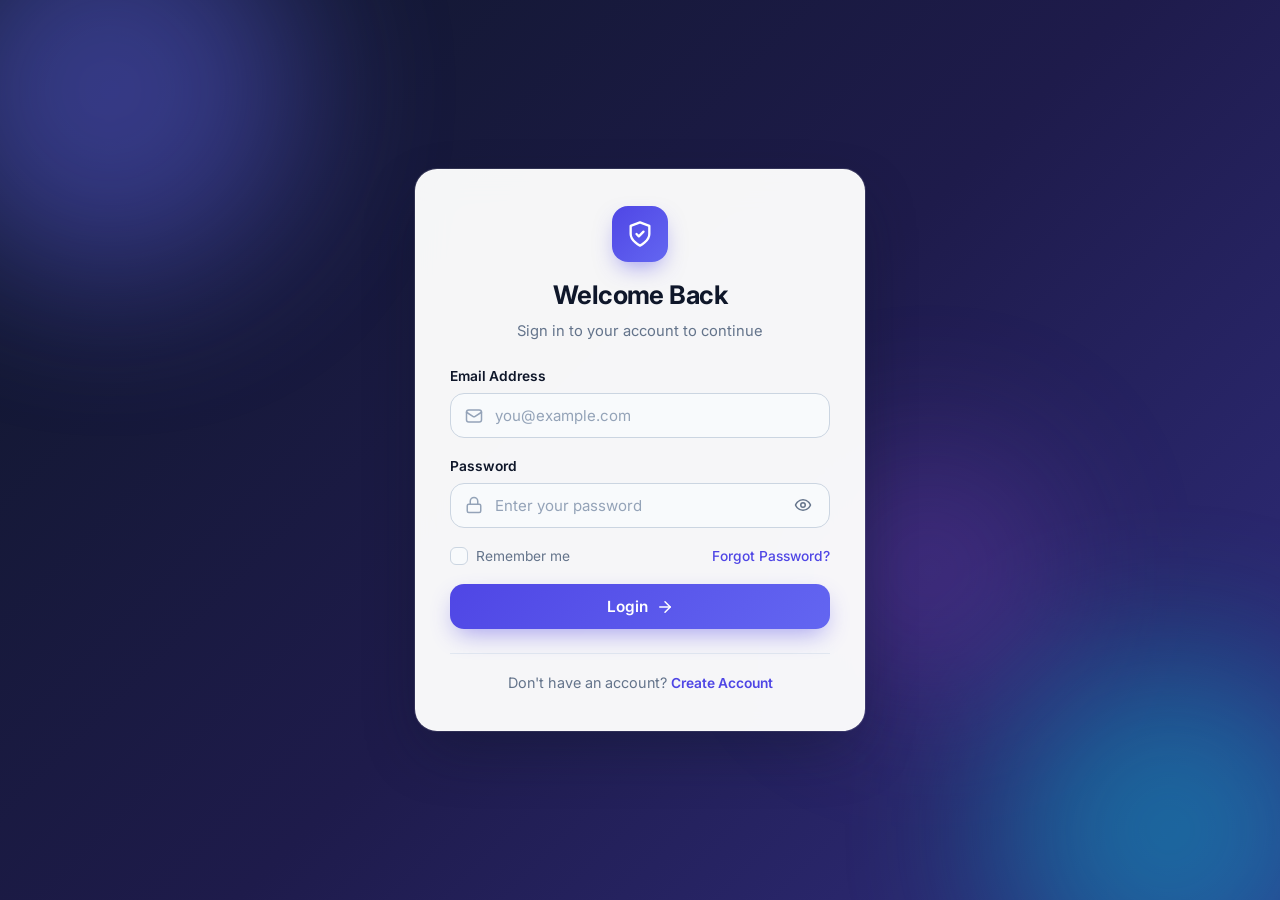
==== index.html @ c850ffc4 "Initial commit" ====
<!DOCTYPE html>
<html lang="en">
<head>
  <meta charset="UTF-8" />
  <meta name="viewport" content="width=device-width, initial-scale=1.0" />
  <title>Login | Modern Auth</title>
  <!-- Google Fonts for clean, modern typography -->
  <link rel="preconnect" href="https://fonts.googleapis.com" />
  <link rel="preconnect" href="https://fonts.gstatic.com" crossorigin />
  <link
    href="https://fonts.googleapis.com/css2?family=Inter:wght@400;500;600;700&display=swap"
    rel="stylesheet"
  />
  <link rel="stylesheet" href="style.css" />
  <script src="script.js" defer></script>
</head>
<body>
  <!-- Decorative animated background orbs -->
  <div class="bg-decoration" aria-hidden="true">
    <span class="bg-orb orb-1"></span>
    <span class="bg-orb orb-2"></span>
    <span class="bg-orb orb-3"></span>
  </div>

  <main class="auth-container">
    <section class="auth-card" aria-labelledby="login-title">
      <!-- Card Header / Brand Icon -->
      <header class="auth-header">
        <div class="brand-badge" aria-hidden="true">
          <!-- Shield Lock Icon -->
          <svg viewBox="0 0 24 24" fill="none" stroke="currentColor" stroke-width="2" stroke-linecap="round" stroke-linejoin="round">
            <path d="M12 22s8-4 8-10V5l-8-3-8 3v7c0 6 8 10 8 10z" />
            <path d="M9 12l2 2 4-4" />
          </svg>
        </div>
        <h1 id="login-title">Welcome Back</h1>
        <p class="subtitle">Sign in to your account to continue</p>
      </header>

      <!-- Global Form Alert (Success / Error messages) -->
      <div id="formAlert" class="alert hidden" role="alert" aria-live="polite"></div>

      <!-- Login Form -->
      <form id="loginForm" class="auth-form" novalidate>
        <!-- Email Field -->
        <div class="form-group">
          <label for="loginEmail">Email Address</label>
          <div class="input-wrapper">
            <span class="input-icon" aria-hidden="true">
              <svg viewBox="0 0 24 24" fill="none" stroke="currentColor" stroke-width="2" stroke-linecap="round" stroke-linejoin="round">
                <rect x="2" y="4" width="20" height="16" rx="3" />
                <path d="m22 7-8.97 5.7a1.94 1.94 0 0 1-2.06 0L2 7" />
              </svg>
            </span>
            <input
              type="email"
              id="loginEmail"
              name="email"
              placeholder="you@example.com"
              autocomplete="email"
              required
            />
          </div>
          <span class="error-message" id="loginEmailError"></span>
        </div>

        <!-- Password Field -->
        <div class="form-group">
          <label for="loginPassword">Password</label>
          <div class="input-wrapper">
            <span class="input-icon" aria-hidden="true">
              <svg viewBox="0 0 24 24" fill="none" stroke="currentColor" stroke-width="2" stroke-linecap="round" stroke-linejoin="round">
                <rect x="3" y="11" width="18" height="11" rx="2" ry="2" />
                <path d="M7 11V7a5 5 0 0 1 10 0v4" />
              </svg>
            </span>
            <input
              type="password"
              id="loginPassword"
              name="password"
              placeholder="Enter your password"
              autocomplete="current-password"
              required
            />
            <!-- Show/Hide Password Toggle Button -->
            <button
              type="button"
              class="toggle-password"
              data-target="loginPassword"
              aria-label="Show password"
              aria-pressed="false"
            >
              <svg class="icon-eye" viewBox="0 0 24 24" fill="none" stroke="currentColor" stroke-width="2" stroke-linecap="round" stroke-linejoin="round">
                <path d="M2 12s3-7 10-7 10 7 10 7-3 7-10 7-10-7-10-7Z" />
                <circle cx="12" cy="12" r="3" />
              </svg>
              <svg class="icon-eye-off hidden" viewBox="0 0 24 24" fill="none" stroke="currentColor" stroke-width="2" stroke-linecap="round" stroke-linejoin="round">
                <path d="M9.88 9.88a3 3 0 1 0 4.24 4.24" />
                <path d="M10.73 5.08A10.43 10.43 0 0 1 12 5c7 0 10 7 10 7a13.16 13.16 0 0 1-1.67 2.68" />
                <path d="M6.61 6.61A13.526 13.526 0 0 0 2 12s3 7 10 7a9.74 9.74 0 0 0 5.39-1.61" />
                <line x1="2" y1="2" x2="22" y2="22" />
              </svg>
            </button>
          </div>
          <span class="error-message" id="loginPasswordError"></span>
        </div>

        <!-- Remember Me & Forgot Password Row -->
        <div class="form-options">
          <label class="checkbox-label" for="rememberMe">
            <input type="checkbox" id="rememberMe" name="rememberMe" />
            <span class="custom-checkbox" aria-hidden="true"></span>
            <span>Remember me</span>
          </label>
          <button type="button" id="forgotPasswordBtn" class="text-link">
            Forgot Password?
          </button>
        </div>

        <!-- Submit Button -->
        <button type="submit" class="btn btn-primary">
          <span>Login</span>
          <svg viewBox="0 0 24 24" fill="none" stroke="currentColor" stroke-width="2" stroke-linecap="round" stroke-linejoin="round" aria-hidden="true">
            <path d="M5 12h14" />
            <path d="m12 5 7 7-7 7" />
          </svg>
        </button>
      </form>

      <!-- Link to Sign Up Page -->
      <footer class="auth-footer">
        <p>
          Don&apos;t have an account?
          <a href="signup.html" class="text-link font-semibold">Create Account</a>
        </p>
      </footer>
    </section>
  </main>

  <!-- Forgot Password Modal -->
  <div
    id="forgotModal"
    class="modal-backdrop hidden"
    role="dialog"
    aria-modal="true"
    aria-labelledby="forgotModalTitle"
  >
    <div class="modal-card">
      <button
        type="button"
        id="closeModalBtn"
        class="modal-close"
        aria-label="Close modal"
      >
        <svg viewBox="0 0 24 24" fill="none" stroke="currentColor" stroke-width="2" stroke-linecap="round" stroke-linejoin="round">
          <path d="M18 6 6 18" />
          <path d="m6 6 12 12" />
        </svg>
      </button>

      <div class="modal-header">
        <div class="brand-badge small" aria-hidden="true">
          <svg viewBox="0 0 24 24" fill="none" stroke="currentColor" stroke-width="2" stroke-linecap="round" stroke-linejoin="round">
            <path d="M21 2l-2 2m-7.61 7.61a5.5 5.5 0 1 1-7.778 7.778 5.5 5.5 0 0 1 7.777-7.777zm0 0L15.5 7.5m0 0l3 3L22 7l-3-3m-3.5 3.5L19 4" />
          </svg>
        </div>
        <h2 id="forgotModalTitle">Reset Password</h2>
        <p class="subtitle">
          Enter your registered email address and we&apos;ll send you a reset link.
        </p>
      </div>

      <div id="forgotAlert" class="alert hidden" role="alert" aria-live="polite"></div>

      <form id="forgotForm" class="auth-form" novalidate>
        <div class="form-group">
          <label for="forgotEmail">Email Address</label>
          <div class="input-wrapper">
            <span class="input-icon" aria-hidden="true">
              <svg viewBox="0 0 24 24" fill="none" stroke="currentColor" stroke-width="2" stroke-linecap="round" stroke-linejoin="round">
                <rect x="2" y="4" width="20" height="16" rx="3" />
                <path d="m22 7-8.97 5.7a1.94 1.94 0 0 1-2.06 0L2 7" />
              </svg>
            </span>
            <input
              type="email"
              id="forgotEmail"
              name="forgotEmail"
              placeholder="you@example.com"
              autocomplete="email"
              required
            />
          </div>
          <span class="error-message" id="forgotEmailError"></span>
        </div>

        <div class="modal-actions">
          <button type="button" id="cancelModalBtn" class="btn btn-secondary">
            Cancel
          </button>
          <button type="submit" class="btn btn-primary">
            <span>Send Reset Link</span>
          </button>
        </div>
      </form>
    </div>
  </div>
</body>
</html>
---- style.css ----
/* ==========================================================================
   CSS Variables & Color Palette
   Clean, professional Indigo + Slate palette with semantic status colors
   ========================================================================== */
:root {
  --primary: #4f46e5;
  --primary-hover: #4338ca;
  --primary-light: #eef2ff;
  --accent: #06b6d4;

  --bg-gradient-start: #0f172a;
  --bg-gradient-mid: #1e1b4b;
  --bg-gradient-end: #312e81;

  --surface: rgba(255, 255, 255, 0.96);
  --surface-border: rgba(255, 255, 255, 0.28);

  --text-main: #0f172a;
  --text-muted: #64748b;
  --text-light: #94a3b8;

  --input-bg: #f8fafc;
  --input-border: #cbd5e1;
  --input-focus: #4f46e5;

  --success: #10b981;
  --success-bg: #ecfdf5;
  --success-border: #a7f3d0;

  --warning: #f59e0b;
  --info: #3b82f6;

  --error: #ef4444;
  --error-bg: #fef2f2;
  --error-border: #fecaca;

  --radius-sm: 10px;
  --radius-md: 14px;
  --radius-lg: 22px;
  --radius-pill: 9999px;

  --shadow-card: 0 24px 60px -12px rgba(15, 23, 42, 0.45),
    0 0 0 1px rgba(255, 255, 255, 0.12);
  --shadow-btn: 0 10px 24px -6px rgba(79, 70, 229, 0.48);

  --transition: 0.25s cubic-bezier(0.4, 0, 0.2, 1);
}

/* ==========================================================================
   Base Reset & Typography
   ========================================================================== */
*,
*::before,
*::after {
  box-sizing: border-box;
  margin: 0;
  padding: 0;
}

body {
  font-family: 'Inter', -apple-system, BlinkMacSystemFont, 'Segoe UI', Roboto,
    sans-serif;
  color: var(--text-main);
  min-height: 100vh;
  background: linear-gradient(
    135deg,
    var(--bg-gradient-start) 0%,
    var(--bg-gradient-mid) 52%,
    var(--bg-gradient-end) 100%
  );
  display: flex;
  align-items: center;
  justify-content: center;
  padding: 24px 16px;
  position: relative;
  overflow-x: hidden;
  line-height: 1.5;
  -webkit-font-smoothing: antialiased;
}

.hidden {
  display: none !important;
}

/* ==========================================================================
   Decorative Background Orbs
   ========================================================================== */
.bg-decoration {
  position: fixed;
  inset: 0;
  overflow: hidden;
  pointer-events: none;
  z-index: 0;
}

.bg-orb {
  position: absolute;
  border-radius: 50%;
  filter: blur(80px);
  opacity: 0.45;
  animation: floatOrb 12s ease-in-out infinite alternate;
}

.orb-1 {
  width: 380px;
  height: 380px;
  background: #6366f1;
  top: -100px;
  left: -80px;
}

.orb-2 {
  width: 340px;
  height: 340px;
  background: #06b6d4;
  bottom: -100px;
  right: -60px;
  animation-delay: -4s;
}

.orb-3 {
  width: 240px;
  height: 240px;
  background: #a855f7;
  top: 50%;
  right: 18%;
  opacity: 0.25;
  animation-delay: -8s;
}

@keyframes floatOrb {
  0% {
    transform: translate(0, 0) scale(1);
  }
  100% {
    transform: translate(24px, -28px) scale(1.08);
  }
}

/* ==========================================================================
   Auth Container & Card
   ========================================================================== */
.auth-container {
  position: relative;
  z-index: 1;
  width: 100%;
  max-width: 450px;
}

.auth-card {
  background: var(--surface);
  backdrop-filter: blur(18px);
  -webkit-backdrop-filter: blur(18px);
  border: 1px solid var(--surface-border);
  border-radius: var(--radius-lg);
  box-shadow: var(--shadow-card);
  padding: 36px 34px;
  animation: cardSlideUp 0.55s cubic-bezier(0.16, 1, 0.3, 1) forwards;
}

@keyframes cardSlideUp {
  from {
    opacity: 0;
    transform: translateY(22px) scale(0.98);
  }
  to {
    opacity: 1;
    transform: translateY(0) scale(1);
  }
}

/* Header & Brand Badge */
.auth-header {
  text-align: center;
  margin-bottom: 24px;
}

.brand-badge {
  width: 56px;
  height: 56px;
  margin: 0 auto 14px;
  border-radius: 16px;
  background: linear-gradient(135deg, var(--primary) 0%, #6366f1 100%);
  color: #ffffff;
  display: flex;
  align-items: center;
  justify-content: center;
  box-shadow: 0 10px 22px -6px rgba(79, 70, 229, 0.5);
  transition: transform var(--transition);
}

.auth-card:hover .brand-badge {
  transform: translateY(-2px) scale(1.03);
}

.brand-badge svg {
  width: 28px;
  height: 28px;
}

.brand-badge.small {
  width: 46px;
  height: 46px;
  border-radius: 14px;
}

.brand-badge.small svg {
  width: 22px;
  height: 22px;
}

.auth-header h1,
.modal-header h2 {
  font-size: 1.6rem;
  font-weight: 700;
  letter-spacing: -0.02em;
  color: var(--text-main);
  margin-bottom: 6px;
}

.subtitle {
  font-size: 0.92rem;
  color: var(--text-muted);
}

/* ==========================================================================
   Alert Banner (Success / Error Feedback)
   ========================================================================== */
.alert {
  display: flex;
  align-items: flex-start;
  gap: 10px;
  padding: 12px 14px;
  border-radius: var(--radius-md);
  font-size: 0.88rem;
  font-weight: 500;
  margin-bottom: 20px;
  border: 1px solid transparent;
  animation: fadeSlideDown 0.3s ease;
}

.alert svg {
  width: 18px;
  height: 18px;
  flex-shrink: 0;
  margin-top: 2px;
}

.alert.success {
  background-color: var(--success-bg);
  color: #065f46;
  border-color: var(--success-border);
}

.alert.error {
  background-color: var(--error-bg);
  color: #991b1b;
  border-color: var(--error-border);
}

@keyframes fadeSlideDown {
  from {
    opacity: 0;
    transform: translateY(-8px);
  }
  to {
    opacity: 1;
    transform: translateY(0);
  }
}

/* ==========================================================================
   Form Fields & Input Wrappers
   ========================================================================== */
.auth-form {
  display: flex;
  flex-direction: column;
  gap: 18px;
}

.form-group {
  display: flex;
  flex-direction: column;
  gap: 6px;
}

.form-group label {
  font-size: 0.86rem;
  font-weight: 600;
  color: var(--text-main);
}

.input-wrapper {
  position: relative;
  display: flex;
  align-items: center;
}

.input-icon {
  position: absolute;
  left: 15px;
  color: var(--text-light);
  display: flex;
  align-items: center;
  pointer-events: none;
  transition: color var(--transition);
}

.input-icon svg {
  width: 18px;
  height: 18px;
}

.input-wrapper input {
  width: 100%;
  padding: 12px 44px 12px 44px;
  font-family: inherit;
  font-size: 0.94rem;
  color: var(--text-main);
  background-color: var(--input-bg);
  border: 1.5px solid var(--input-border);
  border-radius: var(--radius-md);
  outline: none;
  transition: border-color var(--transition), background-color var(--transition),
    box-shadow var(--transition);
}

.input-wrapper input::placeholder {
  color: var(--text-light);
}

.input-wrapper input:focus {
  background-color: #ffffff;
  border-color: var(--input-focus);
  box-shadow: 0 0 0 4px rgba(79, 70, 229, 0.14);
}

.input-wrapper:focus-within .input-icon {
  color: var(--primary);
}

/* Validation Visual States */
.form-group.has-error .input-wrapper input {
  border-color: var(--error);
  background-color: #fffafa;
}

.form-group.has-error .input-wrapper input:focus {
  box-shadow: 0 0 0 4px rgba(239, 68, 68, 0.14);
}

.form-group.has-error .input-icon {
  color: var(--error);
}

.form-group.has-success .input-wrapper input {
  border-color: var(--success);
}

.error-message {
  font-size: 0.8rem;
  font-weight: 500;
  color: var(--error);
  min-height: 1.1em;
  display: none;
}

.form-group.has-error .error-message {
  display: block;
  animation: fadeSlideDown 0.2s ease;
}

/* Show/Hide Password Toggle Button */
.toggle-password {
  position: absolute;
  right: 12px;
  background: transparent;
  border: none;
  color: var(--text-muted);
  cursor: pointer;
  padding: 6px;
  border-radius: 8px;
  display: flex;
  align-items: center;
  justify-content: center;
  transition: color var(--transition), background-color var(--transition);
}

.toggle-password:hover {
  color: var(--primary);
  background-color: rgba(79, 70, 229, 0.08);
}

.toggle-password svg {
  width: 18px;
  height: 18px;
}

/* ==========================================================================
   Password Strength Meter (Sign Up Page)
   ========================================================================== */
.strength-container {
  margin-top: 6px;
  display: flex;
  flex-direction: column;
  gap: 6px;
}

.strength-bar-track {
  width: 100%;
  height: 6px;
  background-color: #e2e8f0;
  border-radius: var(--radius-pill);
  overflow: hidden;
}

.strength-bar-fill {
  height: 100%;
  width: 0%;
  border-radius: var(--radius-pill);
  transition: width 0.35s ease, background-color 0.35s ease;
}

.strength-meta {
  display: flex;
  justify-content: space-between;
  align-items: center;
}

.strength-text {
  font-size: 0.78rem;
  font-weight: 600;
  color: var(--text-muted);
}

.strength-hints {
  list-style: none;
  display: flex;
  flex-wrap: wrap;
  gap: 6px;
}

.strength-hints li {
  font-size: 0.72rem;
  font-weight: 500;
  color: var(--text-muted);
  background: #f1f5f9;
  padding: 2px 8px;
  border-radius: var(--radius-pill);
  border: 1px solid #e2e8f0;
  transition: all var(--transition);
}

.strength-hints li.met {
  color: #065f46;
  background: var(--success-bg);
  border-color: var(--success-border);
}

/* ==========================================================================
   Checkbox & Options Row
   ========================================================================== */
.form-options {
  display: flex;
  align-items: center;
  justify-content: space-between;
  gap: 12px;
  flex-wrap: wrap;
}

.checkbox-label {
  display: inline-flex;
  align-items: center;
  gap: 8px;
  font-size: 0.86rem;
  color: var(--text-muted);
  cursor: pointer;
  user-select: none;
  position: relative;
}

.checkbox-label input[type='checkbox'] {
  position: absolute;
  opacity: 0;
  width: 0;
  height: 0;
}

.custom-checkbox {
  width: 18px;
  height: 18px;
  border-radius: 6px;
  border: 1.5px solid var(--input-border);
  background: var(--input-bg);
  display: inline-flex;
  align-items: center;
  justify-content: center;
  transition: all var(--transition);
}

.custom-checkbox::after {
  content: '';
  width: 5px;
  height: 9px;
  border: solid #ffffff;
  border-width: 0 2px 2px 0;
  transform: rotate(45deg) scale(0);
  transition: transform 0.15s ease;
  margin-bottom: 2px;
}

.checkbox-label input:checked + .custom-checkbox {
  background-color: var(--primary);
  border-color: var(--primary);
}

.checkbox-label input:checked + .custom-checkbox::after {
  transform: rotate(45deg) scale(1);
}

.checkbox-label input:focus-visible + .custom-checkbox {
  box-shadow: 0 0 0 3px rgba(79, 70, 229, 0.25);
}

/* Links & Text Buttons */
.text-link {
  background: none;
  border: none;
  font-family: inherit;
  font-size: 0.86rem;
  font-weight: 500;
  color: var(--primary);
  text-decoration: none;
  cursor: pointer;
  transition: color var(--transition);
}

.text-link:hover {
  color: var(--primary-hover);
  text-decoration: underline;
}

.font-semibold {
  font-weight: 600;
}

/* ==========================================================================
   Buttons
   ========================================================================== */
.btn {
  display: inline-flex;
  align-items: center;
  justify-content: center;
  gap: 8px;
  padding: 13px 20px;
  font-family: inherit;
  font-size: 0.96rem;
  font-weight: 600;
  border-radius: var(--radius-md);
  border: none;
  cursor: pointer;
  transition: transform var(--transition), box-shadow var(--transition),
    background-color var(--transition);
}

.btn svg {
  width: 18px;
  height: 18px;
  transition: transform var(--transition);
}

.btn-primary {
  width: 100%;
  color: #ffffff;
  background: linear-gradient(135deg, var(--primary) 0%, #6366f1 100%);
  box-shadow: var(--shadow-btn);
}

.btn-primary:hover {
  background: linear-gradient(135deg, var(--primary-hover) 0%, var(--primary) 100%);
  transform: translateY(-2px);
  box-shadow: 0 14px 28px -6px rgba(79, 70, 229, 0.56);
}

.btn-primary:hover svg {
  transform: translateX(3px);
}

.btn-primary:active {
  transform: translateY(0);
}

.btn-secondary {
  background-color: #f1f5f9;
  color: var(--text-main);
  border: 1px solid #e2e8f0;
}

.btn-secondary:hover {
  background-color: #e2e8f0;
}

/* ==========================================================================
   Card Footer
   ========================================================================== */
.auth-footer {
  margin-top: 24px;
  padding-top: 18px;
  border-top: 1px solid #e2e8f0;
  text-align: center;
  font-size: 0.9rem;
  color: var(--text-muted);
}

/* ==========================================================================
   Forgot Password Modal
   ========================================================================== */
.modal-backdrop {
  position: fixed;
  inset: 0;
  z-index: 50;
  background: rgba(15, 23, 42, 0.65);
  backdrop-filter: blur(6px);
  display: flex;
  align-items: center;
  justify-content: center;
  padding: 16px;
  animation: fadeIn 0.22s ease;
}

.modal-card {
  position: relative;
  width: 100%;
  max-width: 420px;
  background: #ffffff;
  border-radius: var(--radius-lg);
  padding: 32px 28px;
  box-shadow: var(--shadow-card);
  animation: cardSlideUp 0.28s cubic-bezier(0.16, 1, 0.3, 1);
}

.modal-close {
  position: absolute;
  top: 16px;
  right: 16px;
  background: #f1f5f9;
  border: none;
  color: var(--text-muted);
  width: 34px;
  height: 34px;
  border-radius: 50%;
  display: flex;
  align-items: center;
  justify-content: center;
  cursor: pointer;
  transition: background-color var(--transition), color var(--transition);
}

.modal-close:hover {
  background: #e2e8f0;
  color: var(--text-main);
}

.modal-close svg {
  width: 18px;
  height: 18px;
}

.modal-header {
  text-align: center;
  margin-bottom: 20px;
}

.modal-actions {
  display: flex;
  gap: 12px;
  margin-top: 4px;
}

.modal-actions .btn {
  flex: 1;
}

@keyframes fadeIn {
  from {
    opacity: 0;
  }
  to {
    opacity: 1;
  }
}

/* ==========================================================================
   Responsive Design (Tablet & Mobile)
   ========================================================================== */
@media (max-width: 600px) {
  body {
    padding: 16px 12px;
  }

  .auth-card {
    padding: 28px 20px;
    border-radius: 18px;
  }

  .auth-header h1,
  .modal-header h2 {
    font-size: 1.4rem;
  }

  .modal-card {
    padding: 26px 20px;
  }

  .modal-actions {
    flex-direction: column-reverse;
  }
}
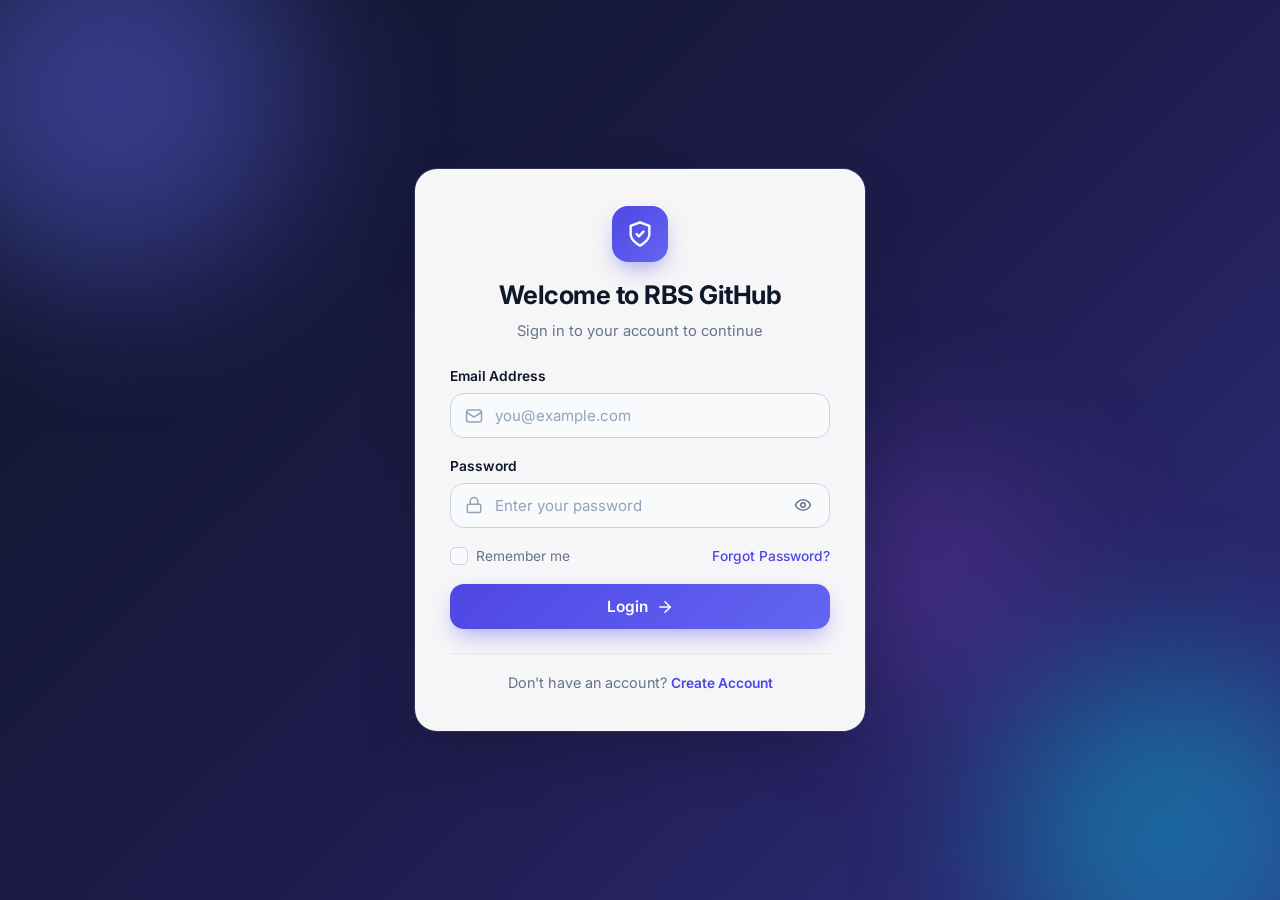
==== commit ea377b04: "Update page titles for RBS GitHub" ====
--- a/index.html
+++ b/index.html
@@ -3,7 +3,7 @@
 <head>
   <meta charset="UTF-8" />
   <meta name="viewport" content="width=device-width, initial-scale=1.0" />
-  <title>Login | Modern Auth</title>
+  <title>Welcome to RBS GitHub</title>
   <!-- Google Fonts for clean, modern typography -->
   <link rel="preconnect" href="https://fonts.googleapis.com" />
   <link rel="preconnect" href="https://fonts.gstatic.com" crossorigin />
@@ -33,7 +33,7 @@
             <path d="M9 12l2 2 4-4" />
           </svg>
         </div>
-        <h1 id="login-title">Welcome Back</h1>
+        <h1 id="login-title">Welcome to RBS GitHub</h1>
         <p class="subtitle">Sign in to your account to continue</p>
       </header>
 
